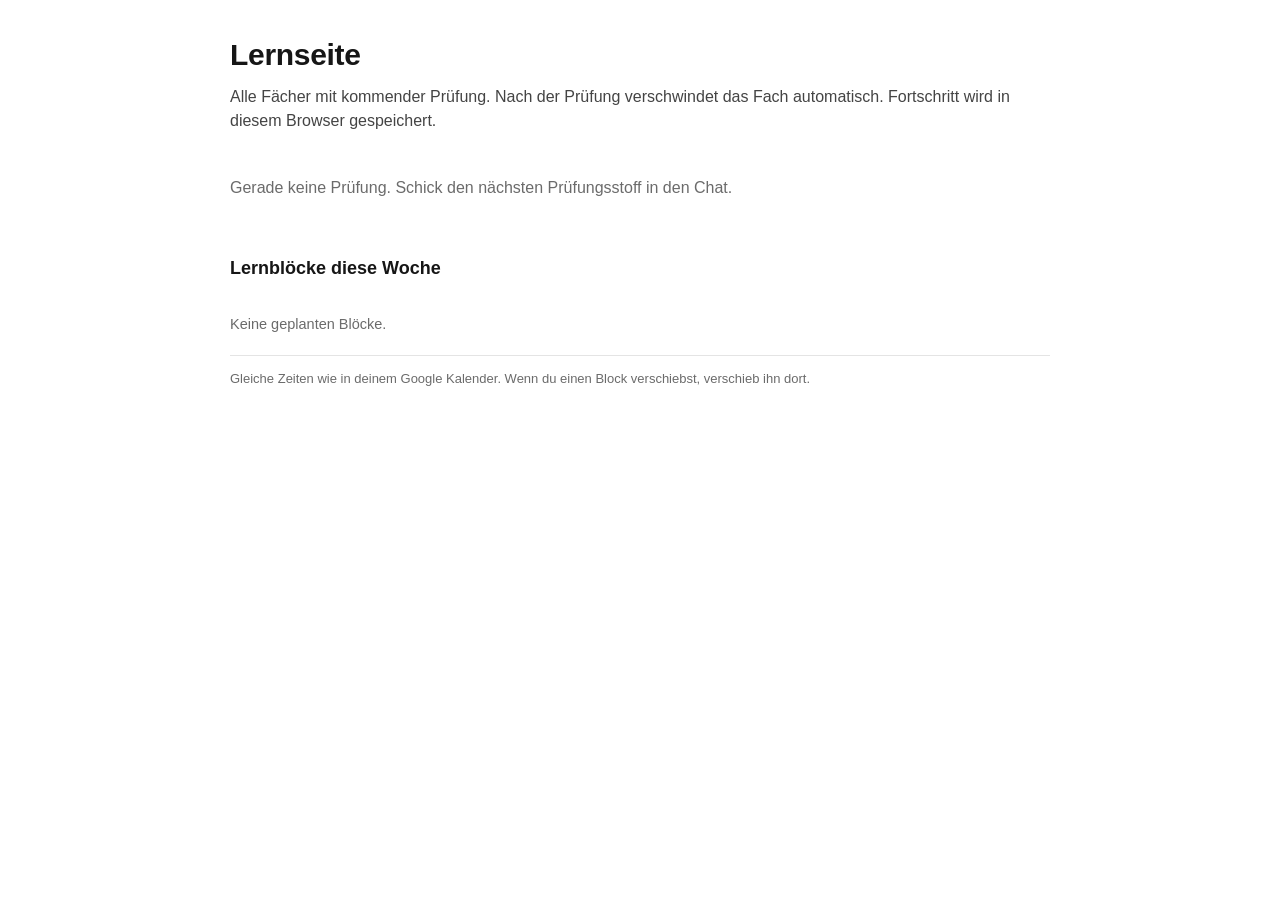
==== index.html @ cc19c6ed "Lernseite: Französisch, EF Sport, Mathe mündlich Co-Authored-By: Claude Opus 5.5 <noreply@anthropic." ====
<!DOCTYPE html>
<html lang="de-CH">
<head>
<meta charset="utf-8">
<meta name="viewport" content="width=device-width, initial-scale=1">
<title>Cas · Lernseite</title>
<style>
:root{--ink:#161616;--mute:#6b6b6b;--line:#e4e4e4;--acc:#1f4fa3}
*{box-sizing:border-box}
body{margin:0;font:16px/1.55 -apple-system,BlinkMacSystemFont,"Segoe UI",Helvetica,Arial,sans-serif;color:var(--ink);background:#fff}
main{max-width:860px;margin:0 auto;padding:32px 20px 80px}
h1{font-size:30px;margin:0 0 6px;letter-spacing:-.01em}
h2{font-size:18px;margin:34px 0 10px}
.lead{color:#444;margin:0 0 22px}
.sub{display:flex;align-items:center;gap:18px;padding:18px 4px;border-top:1px solid var(--line);text-decoration:none;color:var(--ink)}
.sub:last-child{border-bottom:1px solid var(--line)}
.sub:hover .name{text-decoration:underline}
.cnt{min-width:64px;text-align:center;font-size:12px;color:var(--mute)}
.cnt b{display:block;font-size:30px;line-height:1;color:var(--ink)}
.name{font-size:19px;font-weight:600}
.meta{font-size:14px;color:var(--mute)}
.go{margin-left:auto;font-size:14px;color:var(--acc)}
.today{border:1px solid var(--ink);padding:2px 8px;font-size:12px;border-radius:12px;margin-left:8px;font-weight:400}
table{border-collapse:collapse;width:100%;font-size:14.5px}
td,th{border-bottom:1px solid var(--line);padding:7px 10px 7px 0;text-align:left;vertical-align:top}
th{font-size:13px;color:var(--mute);font-weight:600}
tr.past td{color:#aaa}
tr.now td{font-weight:600}
.small{font-size:13px;color:var(--mute)}
.empty{padding:20px 0;color:var(--mute)}
</style>
</head>
<body>
<main>
<h1>Lernseite</h1>
<p class="lead">Alle Fächer mit kommender Prüfung. Nach der Prüfung verschwindet das Fach automatisch. Fortschritt wird in diesem Browser gespeichert.</p>
<div id="subs"></div>
<h2>Lernblöcke diese Woche</h2>
<div style="overflow-x:auto"><table id="blocks"></table></div>
<p class="small">Gleiche Zeiten wie in deinem Google Kalender. Wenn du einen Block verschiebst, verschieb ihn dort.</p>
</main>
<script>
const SUBJECTS = [
 {name:"Französisch", file:"franz.html", date:"2026-11-24", when:"Di 24.11.", desc:"Présent, Subjonctif, Passé composé / Imparfait / Plus-que-parfait, Futur"},
 {name:"EF Sport", file:"ef.html", date:"2026-11-25", when:"Mi 25.11.", desc:"Energiebereitstellung und motorische Fähigkeiten · 60 min schriftlich"},
 {name:"Mathematik mündlich", file:"mathe.html", date:"2026-11-25", when:"Mi 25.11.", desc:"Differentialrechnung 2-4, Stochastik 2 · 15 min mündlich"}
];
const BLOCKS = [
 ["2026-11-18","19:30-20:15","EF Sport","Energiebereitstellung"],
 ["2026-11-18","20:30-21:00","Französisch","Présent"],
 ["2026-11-19","17:05-17:50","Französisch","Passé composé + Imparfait"],
 ["2026-11-19","19:30-20:30","EF Sport","Laktat und Schwellen"],
 ["2026-11-20","08:30-10:30","Mathematik","Zug: Ableitung + alle Ableitungsregeln"],
 ["2026-11-20","10:45-11:45","Französisch","Zug: PC oder Imparfait + Plus-que-parfait"],
 ["2026-11-20","12:00-13:00","EF Sport","Zug: Ausdauer"],
 ["2026-11-20","13:15-13:45","Mix","Zug: Karteikarten Mathe + Trainer Französisch"],
 ["2026-11-21","10:00-11:00","EF Sport","Koordination und Schnelligkeit"],
 ["2026-11-21","11:15-12:15","Französisch","Futur"],
 ["2026-11-21","14:00-15:00","Mathematik","sin, cos, e, ln"],
 ["2026-11-22","10:00-11:00","EF Sport","Kraft und Beweglichkeit"],
 ["2026-11-22","11:15-12:15","Französisch","Subjonctif"],
 ["2026-11-22","14:00-15:00","Mathematik","Stochastik"],
 ["2026-11-23","16:30-17:15","Mathematik","Auto: Präsentationen + Prüferfragen"],
 ["2026-11-23","17:30-18:45","EF Sport","Übungstag 1"],
 ["2026-11-23","19:15-20:15","Französisch","Generalprobe"],
 ["2026-11-24","07:15-07:30","Französisch","Merkblatt"],
 ["2026-11-24","17:30-19:00","EF Sport","Generalprobe"],
 ["2026-11-24","19:15-20:15","Mathematik","Generalprobe mündlich"],
 ["2026-11-25","07:00-07:15","EF Sport","Merkblatt"],
 ["2026-11-25","07:15-07:35","Mathematik","Merkblatt + Präsentation laut"]
];
const pad = n => String(n).padStart(2, "0");
const now = new Date(); const today = `${now.getFullYear()}-${pad(now.getMonth() + 1)}-${pad(now.getDate())}`;
const days = d => Math.round((new Date(d + "T00:00:00") - new Date(today + "T00:00:00")) / 86400000);
const active = SUBJECTS.filter(s => s.date >= today).sort((a, b) => a.date.localeCompare(b.date));
document.getElementById("subs").innerHTML = active.length ? active.map(s => { const d = days(s.date);
  return `<a class="sub" href="${s.file}"><div class="cnt"><b>${d}</b>${d === 1 ? "Tag" : "Tage"}</div><div><div class="name">${s.name}${d === 0 ? '<span class="today">heute</span>' : ""}</div><div class="meta">${s.when} · ${s.desc}</div></div><span class="go">öffnen →</span></a>`; }).join("")
  : `<p class="empty">Gerade keine Prüfung. Schick den nächsten Prüfungsstoff in den Chat.</p>`;
const WD = ["So", "Mo", "Di", "Mi", "Do", "Fr", "Sa"];
const fmt = d => { const x = new Date(d + "T00:00:00"); return `${WD[x.getDay()]} ${x.getDate()}.${x.getMonth() + 1}.`; };
const bl = BLOCKS.filter(b => b[0] >= today && (b[2] === "Mix" || active.some(s => s.name.startsWith(b[2].slice(0, 6)))));
document.getElementById("blocks").innerHTML = bl.length ? `<tr><th>Tag</th><th>Zeit</th><th>Fach</th><th>Inhalt</th></tr>` + bl.map(b => `<tr class="${b[0] === today ? "now" : ""}"><td>${fmt(b[0])}</td><td>${b[1]}</td><td>${b[2]}</td><td>${b[3]}</td></tr>`).join("") : `<tr><td class="empty">Keine geplanten Blöcke.</td></tr>`;
</script>
</body>
</html>
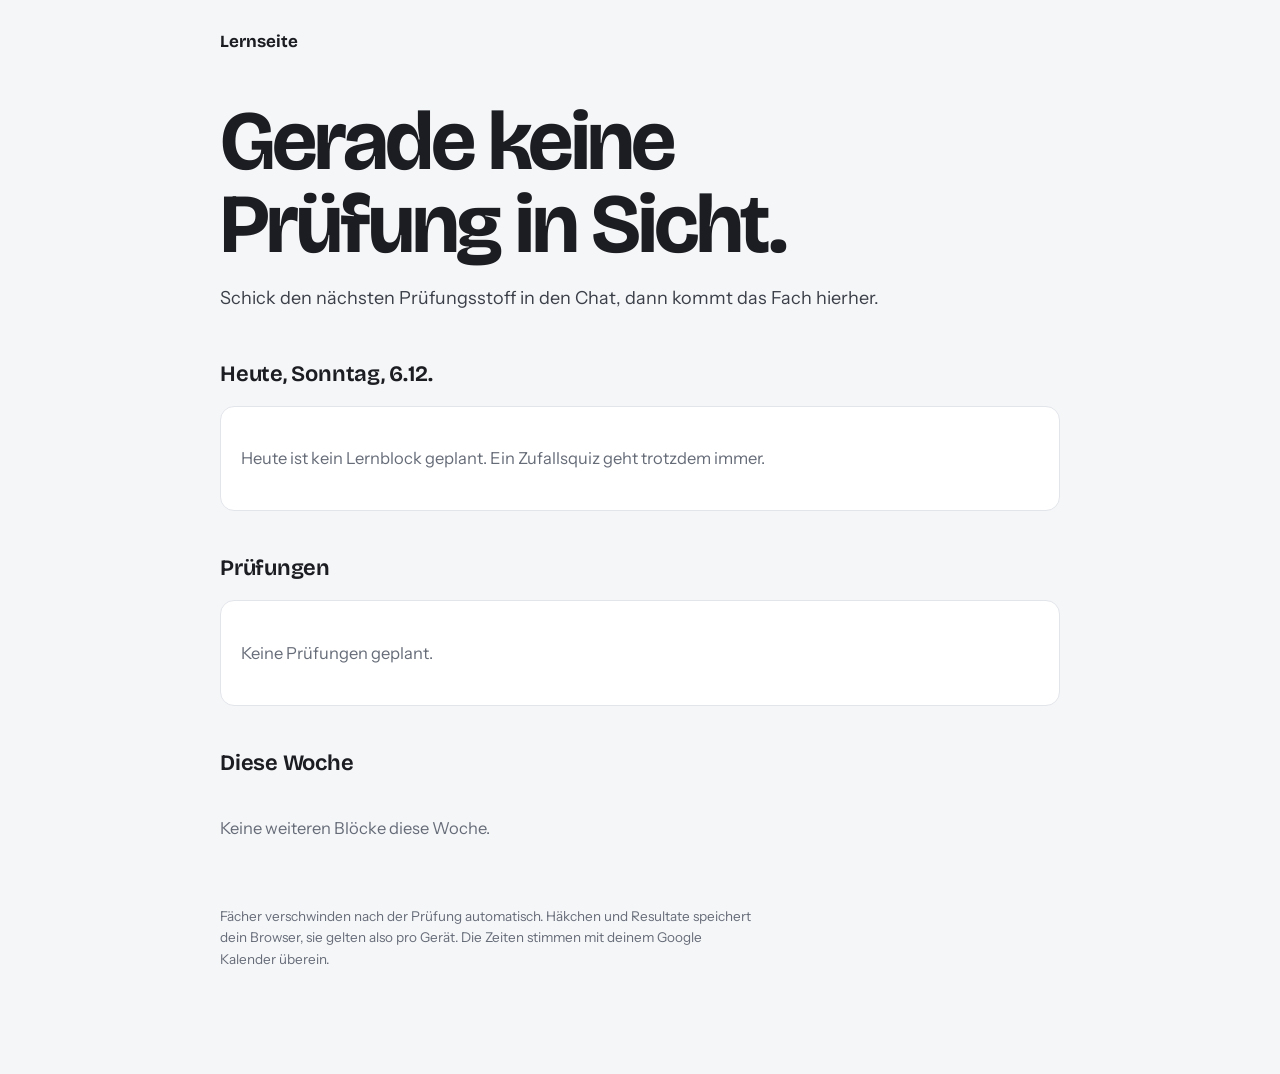
==== commit 00698f74: "Neues Design: Schrift, Akzentfarben pro Fach, Startseite mit Heute und Woche Co-Authored-By: Claude " ====
--- a/index.html
+++ b/index.html
@@ -3,83 +3,138 @@
 <head>
 <meta charset="utf-8">
 <meta name="viewport" content="width=device-width, initial-scale=1">
-<title>Cas · Lernseite</title>
+<title>Lernseite</title>
+<link rel="preconnect" href="https://fonts.googleapis.com"><link rel="preconnect" href="https://fonts.gstatic.com" crossorigin>
+<link href="https://fonts.googleapis.com/css2?family=Bricolage+Grotesque:opsz,wght@12..96,500..800&family=Instrument+Sans:wght@400;500;600&display=swap" rel="stylesheet">
+<link rel="stylesheet" href="theme.css">
 <style>
-:root{--ink:#161616;--mute:#6b6b6b;--line:#e4e4e4;--acc:#1f4fa3}
 *{box-sizing:border-box}
-body{margin:0;font:16px/1.55 -apple-system,BlinkMacSystemFont,"Segoe UI",Helvetica,Arial,sans-serif;color:var(--ink);background:#fff}
-main{max-width:860px;margin:0 auto;padding:32px 20px 80px}
-h1{font-size:30px;margin:0 0 6px;letter-spacing:-.01em}
-h2{font-size:18px;margin:34px 0 10px}
-.lead{color:#444;margin:0 0 22px}
-.sub{display:flex;align-items:center;gap:18px;padding:18px 4px;border-top:1px solid var(--line);text-decoration:none;color:var(--ink)}
-.sub:last-child{border-bottom:1px solid var(--line)}
-.sub:hover .name{text-decoration:underline}
-.cnt{min-width:64px;text-align:center;font-size:12px;color:var(--mute)}
-.cnt b{display:block;font-size:30px;line-height:1;color:var(--ink)}
-.name{font-size:19px;font-weight:600}
-.meta{font-size:14px;color:var(--mute)}
-.go{margin-left:auto;font-size:14px;color:var(--acc)}
-.today{border:1px solid var(--ink);padding:2px 8px;font-size:12px;border-radius:12px;margin-left:8px;font-weight:400}
-table{border-collapse:collapse;width:100%;font-size:14.5px}
-td,th{border-bottom:1px solid var(--line);padding:7px 10px 7px 0;text-align:left;vertical-align:top}
-th{font-size:13px;color:var(--mute);font-weight:600}
-tr.past td{color:#aaa}
-tr.now td{font-weight:600}
-.small{font-size:13px;color:var(--mute)}
-.empty{padding:20px 0;color:var(--mute)}
+body{margin:0}
+main{max-width:880px;margin:0 auto;padding:28px 20px 90px}
+.brand{font-family:var(--display);font-weight:700;font-size:17px;display:flex;gap:6px;align-items:center;margin-bottom:46px}
+.brand i{width:9px;height:9px;border-radius:50%;display:inline-block}
+.headline{font-family:var(--display);font-weight:700;font-size:clamp(40px,8.5vw,84px);line-height:.98;letter-spacing:-.035em;margin:0 0 18px;max-width:14ch}
+.headline em{font-style:normal;color:var(--next)}
+.sub{font-size:18px;color:#3B3F48;margin:0 0 44px;max-width:56ch}
+h2{font-family:var(--display);font-size:22px;font-weight:650;margin:40px 0 14px;letter-spacing:-.01em}
+.panel{background:var(--surface);border:1px solid var(--line);border-radius:14px;padding:4px 20px}
+.slot{display:grid;grid-template-columns:104px 1fr auto;gap:14px;align-items:center;padding:14px 0;border-bottom:1px solid #EFF1F4}
+.slot:last-child{border-bottom:none}
+.slot .t{font-family:var(--display);font-weight:600;font-size:16px;font-variant-numeric:tabular-nums}
+.slot .w{display:flex;align-items:baseline;gap:10px}
+.slot .d{width:9px;height:9px;border-radius:50%;flex:none;transform:translateY(-1px)}
+.slot .f{font-size:13px;color:var(--mute)}
+.slot.done{opacity:.45}
+.slot.live .t::after{content:"jetzt";display:inline-block;margin-left:8px;font-family:var(--text);font-size:11.5px;font-weight:600;color:#fff;background:var(--ink);border-radius:10px;padding:1px 7px;vertical-align:2px}
+.start{font-size:14px;font-weight:600;text-decoration:none;color:var(--ink);border:1px solid var(--line);border-radius:8px;padding:6px 12px;white-space:nowrap}
+.start:hover{border-color:var(--ink)}
+.exam{display:grid;grid-template-columns:1fr auto;gap:18px;align-items:center;padding:20px 0 20px 18px;border-bottom:1px solid #EFF1F4;text-decoration:none;color:var(--ink);position:relative}
+.exam:last-child{border-bottom:none}
+.exam::before{content:"";position:absolute;left:0;top:20px;bottom:20px;width:3px;border-radius:3px;background:var(--c)}
+.exam .n{font-family:var(--display);font-size:22px;font-weight:650;letter-spacing:-.01em}
+.exam .m{font-size:14.5px;color:var(--mute);margin-top:2px}
+.exam .pr{display:flex;align-items:center;gap:10px;margin-top:10px;font-size:13px;color:var(--mute)}
+.exam .pr span{flex:0 1 220px;height:5px;border-radius:5px;background:var(--line);overflow:hidden}
+.exam .pr span b{display:block;height:5px;background:var(--c);border-radius:5px}
+.exam .cd{text-align:right;font-family:var(--display);line-height:1}
+.exam .cd b{display:block;font-size:56px;font-weight:700;letter-spacing:-.04em;color:var(--c)}
+.exam .cd small{font-family:var(--text);font-size:13px;color:var(--mute)}
+.exam:hover .n{text-decoration:underline;text-decoration-thickness:2px;text-underline-offset:4px;text-decoration-color:var(--c)}
+.dayh{margin:22px 0 6px;font-family:var(--display);font-weight:650;font-size:16px}
+.empty{padding:18px 0;color:var(--mute)}
+.foot{margin-top:46px;font-size:13.5px;color:var(--mute);max-width:60ch}
+@media (max-width:600px){
+  .brand{margin-bottom:30px}
+  .slot{grid-template-columns:78px 1fr;row-gap:6px}
+  .slot .start{grid-column:2;justify-self:start}
+  .exam .cd b{font-size:42px}
+}
 </style>
 </head>
 <body>
 <main>
-<h1>Lernseite</h1>
-<p class="lead">Alle Fächer mit kommender Prüfung. Nach der Prüfung verschwindet das Fach automatisch. Fortschritt wird in diesem Browser gespeichert.</p>
-<div id="subs"></div>
-<h2>Lernblöcke diese Woche</h2>
-<div style="overflow-x:auto"><table id="blocks"></table></div>
-<p class="small">Gleiche Zeiten wie in deinem Google Kalender. Wenn du einen Block verschiebst, verschieb ihn dort.</p>
+<div class="brand" id="brand">Lernseite</div>
+<h1 class="headline" id="hl"></h1>
+<p class="sub" id="sub"></p>
+
+<h2 id="todayH">Heute</h2>
+<div class="panel" id="today"></div>
+
+<h2>Prüfungen</h2>
+<div class="panel" id="exams"></div>
+
+<h2>Diese Woche</h2>
+<div id="week"></div>
+
+<p class="foot">Fächer verschwinden nach der Prüfung automatisch. Häkchen und Resultate speichert dein Browser, sie gelten also pro Gerät. Die Zeiten stimmen mit deinem Google Kalender überein.</p>
 </main>
 <script>
 const SUBJECTS = [
- {name:"Französisch", file:"franz.html", date:"2026-11-24", when:"Di 24.11.", desc:"Présent, Subjonctif, Passé composé / Imparfait / Plus-que-parfait, Futur"},
- {name:"EF Sport", file:"ef.html", date:"2026-11-25", when:"Mi 25.11.", desc:"Energiebereitstellung und motorische Fähigkeiten · 60 min schriftlich"},
- {name:"Mathematik mündlich", file:"mathe.html", date:"2026-11-25", when:"Mi 25.11.", desc:"Differentialrechnung 2-4, Stochastik 2 · 15 min mündlich"}
+ {key:"fr", name:"Französisch", file:"franz.html", date:"2026-11-24", when:"Di 24.11.", desc:"Présent, Subjonctif, Passé composé, Imparfait, Plus-que-parfait, Futur", c:"#2F5BD3", store:"frhs26_"},
+ {key:"ef", name:"EF Sport", file:"ef.html", date:"2026-11-25", when:"Mi 25.11.", desc:"Energiebereitstellung und motorische Fähigkeiten, 60 min schriftlich", c:"#0E9F6E", store:"efsport_"},
+ {key:"ma", name:"Mathe mündlich", file:"mathe.html", date:"2026-11-25", when:"Mi 25.11.", desc:"Differentialrechnung 2 bis 4 und Stochastik 2, 15 min ohne Hilfsmittel", c:"#7048E8", store:"mamue_"}
 ];
+// [Datum, Start, Ende, Fach, Inhalt]
 const BLOCKS = [
- ["2026-11-18","19:30-20:15","EF Sport","Energiebereitstellung"],
- ["2026-11-18","20:30-21:00","Französisch","Présent"],
- ["2026-11-19","17:05-17:50","Französisch","Passé composé + Imparfait"],
- ["2026-11-19","19:30-20:30","EF Sport","Laktat und Schwellen"],
- ["2026-11-20","08:30-10:30","Mathematik","Zug: Ableitung + alle Ableitungsregeln"],
- ["2026-11-20","10:45-11:45","Französisch","Zug: PC oder Imparfait + Plus-que-parfait"],
- ["2026-11-20","12:00-13:00","EF Sport","Zug: Ausdauer"],
- ["2026-11-20","13:15-13:45","Mix","Zug: Karteikarten Mathe + Trainer Französisch"],
- ["2026-11-21","10:00-11:00","EF Sport","Koordination und Schnelligkeit"],
- ["2026-11-21","11:15-12:15","Französisch","Futur"],
- ["2026-11-21","14:00-15:00","Mathematik","sin, cos, e, ln"],
- ["2026-11-22","10:00-11:00","EF Sport","Kraft und Beweglichkeit"],
- ["2026-11-22","11:15-12:15","Französisch","Subjonctif"],
- ["2026-11-22","14:00-15:00","Mathematik","Stochastik"],
- ["2026-11-23","16:30-17:15","Mathematik","Auto: Präsentationen + Prüferfragen"],
- ["2026-11-23","17:30-18:45","EF Sport","Übungstag 1"],
- ["2026-11-23","19:15-20:15","Französisch","Generalprobe"],
- ["2026-11-24","07:15-07:30","Französisch","Merkblatt"],
- ["2026-11-24","17:30-19:00","EF Sport","Generalprobe"],
- ["2026-11-24","19:15-20:15","Mathematik","Generalprobe mündlich"],
- ["2026-11-25","07:00-07:15","EF Sport","Merkblatt"],
- ["2026-11-25","07:15-07:35","Mathematik","Merkblatt + Präsentation laut"]
+ ["2026-11-18","19:30","20:15","ef","Energiebereitstellung"],
+ ["2026-11-18","20:30","21:00","fr","Présent"],
+ ["2026-11-19","17:05","17:50","fr","Passé composé und Imparfait"],
+ ["2026-11-19","19:30","20:30","ef","Laktat und Schwellen"],
+ ["2026-11-20","08:30","10:30","ma","Im Zug: Ableitung und alle Ableitungsregeln"],
+ ["2026-11-20","10:45","11:45","fr","Im Zug: PC oder Imparfait, Plus-que-parfait"],
+ ["2026-11-20","12:00","13:00","ef","Im Zug: Ausdauer"],
+ ["2026-11-20","13:15","13:45","ma","Im Zug: Karteikarten Mathe, danach Trainer Französisch"],
+ ["2026-11-21","10:00","11:00","ef","Koordination und Schnelligkeit"],
+ ["2026-11-21","11:15","12:15","fr","Futur"],
+ ["2026-11-21","14:00","15:00","ma","sin, cos, e, ln"],
+ ["2026-11-22","10:00","11:00","ef","Kraft und Beweglichkeit"],
+ ["2026-11-22","11:15","12:15","fr","Subjonctif"],
+ ["2026-11-22","14:00","15:00","ma","Stochastik"],
+ ["2026-11-23","16:30","17:15","ma","Im Auto: Präsentationen und Prüferfragen"],
+ ["2026-11-23","17:30","18:45","ef","Übungstag"],
+ ["2026-11-23","19:15","20:15","fr","Generalprobe"],
+ ["2026-11-24","07:15","07:30","fr","Merkblatt vor der Prüfung"],
+ ["2026-11-24","17:30","19:00","ef","Generalprobe"],
+ ["2026-11-24","19:15","20:15","ma","Generalprobe mündlich"],
+ ["2026-11-25","07:00","07:15","ef","Merkblatt vor der Prüfung"],
+ ["2026-11-25","07:15","07:35","ma","Merkblatt und Präsentation laut"]
 ];
 const pad = n => String(n).padStart(2, "0");
-const now = new Date(); const today = `${now.getFullYear()}-${pad(now.getMonth() + 1)}-${pad(now.getDate())}`;
+const now = new Date();
+const today = `${now.getFullYear()}-${pad(now.getMonth() + 1)}-${pad(now.getDate())}`;
+const hm = `${pad(now.getHours())}:${pad(now.getMinutes())}`;
 const days = d => Math.round((new Date(d + "T00:00:00") - new Date(today + "T00:00:00")) / 86400000);
+const WD = ["Sonntag", "Montag", "Dienstag", "Mittwoch", "Donnerstag", "Freitag", "Samstag"];
+const dayName = d => { const x = new Date(d + "T00:00:00"); return `${WD[x.getDay()]}, ${x.getDate()}.${x.getMonth() + 1}.`; };
+const sub = k => SUBJECTS.find(s => s.key === k);
+const pct = s => { try { const v = localStorage.getItem(s.store + "planpct"); return v === null ? 0 : +JSON.parse(v); } catch (e) { return 0; } };
+
 const active = SUBJECTS.filter(s => s.date >= today).sort((a, b) => a.date.localeCompare(b.date));
-document.getElementById("subs").innerHTML = active.length ? active.map(s => { const d = days(s.date);
-  return `<a class="sub" href="${s.file}"><div class="cnt"><b>${d}</b>${d === 1 ? "Tag" : "Tage"}</div><div><div class="name">${s.name}${d === 0 ? '<span class="today">heute</span>' : ""}</div><div class="meta">${s.when} · ${s.desc}</div></div><span class="go">öffnen →</span></a>`; }).join("")
-  : `<p class="empty">Gerade keine Prüfung. Schick den nächsten Prüfungsstoff in den Chat.</p>`;
-const WD = ["So", "Mo", "Di", "Mi", "Do", "Fr", "Sa"];
-const fmt = d => { const x = new Date(d + "T00:00:00"); return `${WD[x.getDay()]} ${x.getDate()}.${x.getMonth() + 1}.`; };
-const bl = BLOCKS.filter(b => b[0] >= today && (b[2] === "Mix" || active.some(s => s.name.startsWith(b[2].slice(0, 6)))));
-document.getElementById("blocks").innerHTML = bl.length ? `<tr><th>Tag</th><th>Zeit</th><th>Fach</th><th>Inhalt</th></tr>` + bl.map(b => `<tr class="${b[0] === today ? "now" : ""}"><td>${fmt(b[0])}</td><td>${b[1]}</td><td>${b[2]}</td><td>${b[3]}</td></tr>`).join("") : `<tr><td class="empty">Keine geplanten Blöcke.</td></tr>`;
+document.getElementById("brand").innerHTML = active.map(s => `<i style="background:${s.c}"></i>`).join("") + " Lernseite";
+
+// Headline
+const hl = document.getElementById("hl"), sb = document.getElementById("sub");
+if (!active.length) { hl.textContent = "Gerade keine Prüfung in Sicht."; sb.textContent = "Schick den nächsten Prüfungsstoff in den Chat, dann kommt das Fach hierher."; }
+else { const n = active[0], d = days(n.date); document.documentElement.style.setProperty("--next", n.c);
+  hl.innerHTML = d === 0 ? `Heute ist <em>${n.name}</em>.` : d === 1 ? `Morgen ist <em>${n.name}</em>.` : `Noch ${d} Tage bis <em>${n.name}</em>.`;
+  const rest = active.slice(1); sb.textContent = rest.length ? `Danach ${rest.map(s => `${s.name} am ${s.when.replace(/\.$/, "")}`).join(" und ")}.` : "Das ist die letzte Prüfung in dieser Runde."; }
+
+// Blöcke
+const relevant = BLOCKS.filter(b => active.some(s => s.key === b[3]));
+const slot = b => { const s = sub(b[3]); const st = b[0] < today || (b[0] === today && b[2] <= hm) ? "done" : (b[0] === today && b[1] <= hm && hm < b[2]) ? "live" : "";
+  return `<div class="slot ${st}"><div class="t">${b[1]}</div><div><div class="w"><i class="d" style="background:${s.c}"></i><div><div>${b[4]}</div><div class="f">${s.name}, bis ${b[2]}</div></div></div></div><a class="start" href="${s.file}">Öffnen</a></div>`; };
+const tb = relevant.filter(b => b[0] === today);
+document.getElementById("today").innerHTML = tb.length ? tb.map(slot).join("") : `<p class="empty">Heute ist kein Lernblock geplant. Ein Zufallsquiz geht trotzdem immer.</p>`;
+document.getElementById("todayH").textContent = `Heute, ${dayName(today)}`;
+
+// Prüfungen
+document.getElementById("exams").innerHTML = active.length ? active.map(s => { const d = days(s.date), p = pct(s);
+  return `<a class="exam" href="${s.file}" style="--c:${s.c}"><div><div class="n">${s.name}</div><div class="m">${s.when}, ${s.desc}</div><div class="pr"><span><b style="width:${p}%"></b></span>${p} % vom Lernplan erledigt</div></div><div class="cd"><b>${d}</b><small>${d === 0 ? "heute" : d === 1 ? "Tag" : "Tage"}</small></div></a>`; }).join("") : `<p class="empty">Keine Prüfungen geplant.</p>`;
+
+// Woche
+const future = relevant.filter(b => b[0] > today);
+const byDay = {}; future.forEach(b => (byDay[b[0]] = byDay[b[0]] || []).push(b));
+document.getElementById("week").innerHTML = Object.keys(byDay).length ? Object.keys(byDay).sort().map(d => `<div class="dayh">${dayName(d)}</div><div class="panel">${byDay[d].map(slot).join("")}</div>`).join("") : `<p class="empty">Keine weiteren Blöcke diese Woche.</p>`;
 </script>
 </body>
 </html>
--- a/theme.css
+++ b/theme.css
@@ -0,0 +1,106 @@
+/* Gemeinsames Design für alle Seiten. Akzentfarbe pro Fach über --acc. */
+:root{
+  --bg:#F5F6F8; --surface:#FFFFFF; --ink:#1B1D22; --mute:#666C78; --line:#E2E5EA;
+  --acc:#1B1D22; --ok:#12805C; --no:#C2341F;
+  --display:"Bricolage Grotesque", "Instrument Sans", system-ui, sans-serif;
+  --text:"Instrument Sans", system-ui, -apple-system, "Segoe UI", sans-serif;
+}
+html{-webkit-text-size-adjust:100%}
+body{font-family:var(--text);font-size:16.5px;line-height:1.6;color:var(--ink);background:var(--bg)}
+a{color:var(--acc)}
+::selection{background:color-mix(in srgb,var(--acc) 22%,transparent)}
+:focus-visible{outline:2px solid var(--acc);outline-offset:2px}
+
+/* Kopfzeile */
+header{background:color-mix(in srgb,var(--bg) 88%,transparent);backdrop-filter:saturate(1.4) blur(10px);-webkit-backdrop-filter:saturate(1.4) blur(10px);border-bottom:1px solid var(--line)}
+.top{padding-top:14px;align-items:center}
+.top b{font-family:var(--display);font-size:17px;font-weight:700;letter-spacing:-.01em;display:flex;align-items:center;gap:8px}
+.top b::before{content:"";width:9px;height:9px;border-radius:50%;background:var(--acc);display:inline-block}
+.home{color:var(--mute)!important;margin-right:14px!important}
+.home:hover{color:var(--ink)!important}
+#nav a{font-size:14.5px;padding:11px 10px 10px}
+#nav a:hover{color:var(--ink)}
+#nav a.on{border-bottom-color:var(--acc);color:var(--ink);font-weight:600}
+
+/* Typografie */
+h1{font-family:var(--display);font-weight:700;font-size:clamp(30px,5vw,44px);line-height:1.08;letter-spacing:-.025em;margin:10px 0 12px}
+h2{font-family:var(--display);font-weight:650;font-size:22px;letter-spacing:-.01em;margin:38px 0 12px}
+h3{font-family:var(--display);font-weight:650;font-size:18.5px;letter-spacing:-.005em;border-top:1px solid var(--line);padding-top:18px;margin-top:30px}
+.lead{font-size:17px;color:#3B3F48;max-width:68ch}
+.chapter p,.chapter li{max-width:72ch}
+
+/* Startbereich je Fach */
+.hero{border-bottom:none;padding-bottom:6px;align-items:flex-end}
+.hero h1{font-size:clamp(32px,6vw,52px)}
+.count{min-width:96px}
+.count span{font-family:var(--display);font-size:64px;font-weight:700;letter-spacing:-.04em;color:var(--acc)}
+.bar{height:6px;border-radius:6px;background:var(--line);overflow:hidden}
+.bar div{height:6px;background:var(--acc);border-radius:6px}
+
+/* Tagesplan */
+.days{gap:14px}
+.day{background:var(--surface);border:1px solid var(--line);border-radius:12px;padding:14px 18px}
+.dh b{font-family:var(--display);font-size:17px}
+.task{border-top:1px solid #EFF1F4;padding:8px 0}
+.task input{accent-color:var(--acc);width:17px;height:17px}
+.go{color:var(--acc)}
+
+/* Tabellen */
+table{font-size:15px}
+th{font-weight:600;color:var(--mute)}
+.tw{background:var(--surface);border:1px solid var(--line);border-radius:12px;padding:4px 16px;margin:10px 0}
+.tw table{margin:0}
+.tw tr:last-child td{border-bottom:none}
+
+/* Buttons, Pillen, Tabs */
+.btn{border-radius:8px;font-weight:600;padding:9px 16px;background:var(--ink);border-color:var(--ink);transition:background .15s}
+.btn:hover{background:var(--acc);border-color:var(--acc)}
+.btn.ghost,.btn.sm{background:var(--surface);color:var(--ink);border-color:var(--line)}
+.btn.ghost:hover,.btn.sm:hover{border-color:var(--acc);background:var(--surface);color:var(--ink)}
+.btn.sm.on,.btn.on{background:var(--acc)!important;color:#fff!important;border-color:var(--acc)!important}
+.pill{border-radius:20px;background:var(--surface);padding:3px 10px}
+.tabs a{background:var(--surface);border-radius:20px;padding:6px 12px}
+.tabs a.on{border-color:var(--acc);color:var(--ink);font-weight:600;box-shadow:inset 0 -2px 0 var(--acc)}
+
+/* Listen */
+.list{background:var(--surface);border:1px solid var(--line);border-radius:12px;padding:0 18px}
+.list .row{padding:15px 2px}
+.list .row:last-child{border-bottom:none}
+.list .row:hover{color:var(--acc)}
+
+/* Lernhinweise und Boxen */
+.how{border-left:3px solid var(--acc);background:var(--surface);border-radius:0 10px 10px 0;padding:12px 18px}
+.note{background:var(--surface);border-radius:10px}
+.after{border-top:2px solid var(--acc)}
+.formula{font-size:18px}
+
+/* Quiz */
+.qcard h2{font-size:clamp(20px,3vw,26px);line-height:1.3}
+.opt{border-radius:10px;background:var(--surface);padding:14px 16px;transition:border-color .12s}
+.opt:hover{border-color:var(--acc)}
+.opt span{border-color:var(--line)}
+.fb{border-radius:10px;background:var(--surface)}
+.rev{background:var(--surface);border:1px solid var(--line);border-radius:10px;padding:12px 14px;margin:8px 0}
+
+/* Eingabe */
+.ans{border-radius:8px;background:var(--surface);border-color:#CDD2D9}
+.ans:focus{outline:none;border-color:var(--acc);box-shadow:0 0 0 3px color-mix(in srgb,var(--acc) 18%,transparent)}
+.acc button,.ch{border-radius:6px}
+.simq{border-top:1px solid var(--line)}
+.drawcard{border-top:1px solid var(--line)}
+
+/* Karteikarten, Timer, Schritte */
+.card{background:var(--surface);border:1px solid var(--line);border-top:3px solid var(--acc);border-radius:14px;font-family:var(--display);font-weight:600}
+.card .back{font-family:var(--text);font-weight:400}
+.timer{border-radius:8px;font-family:var(--display);font-weight:700;border-color:var(--acc);color:var(--acc)}
+.step{border-left-color:var(--acc)}
+.sol{border-left-color:var(--acc);background:var(--surface);border-radius:0 8px 8px 0}
+.chart,.sol svg{border-radius:10px;background:var(--surface)}
+
+@media (prefers-reduced-motion:reduce){*{transition:none!important}}
+@media (max-width:600px){
+  body{font-size:16px}
+  .count span{font-size:48px}
+  .day{padding:12px 14px}
+  .tw{padding:2px 10px}
+}
